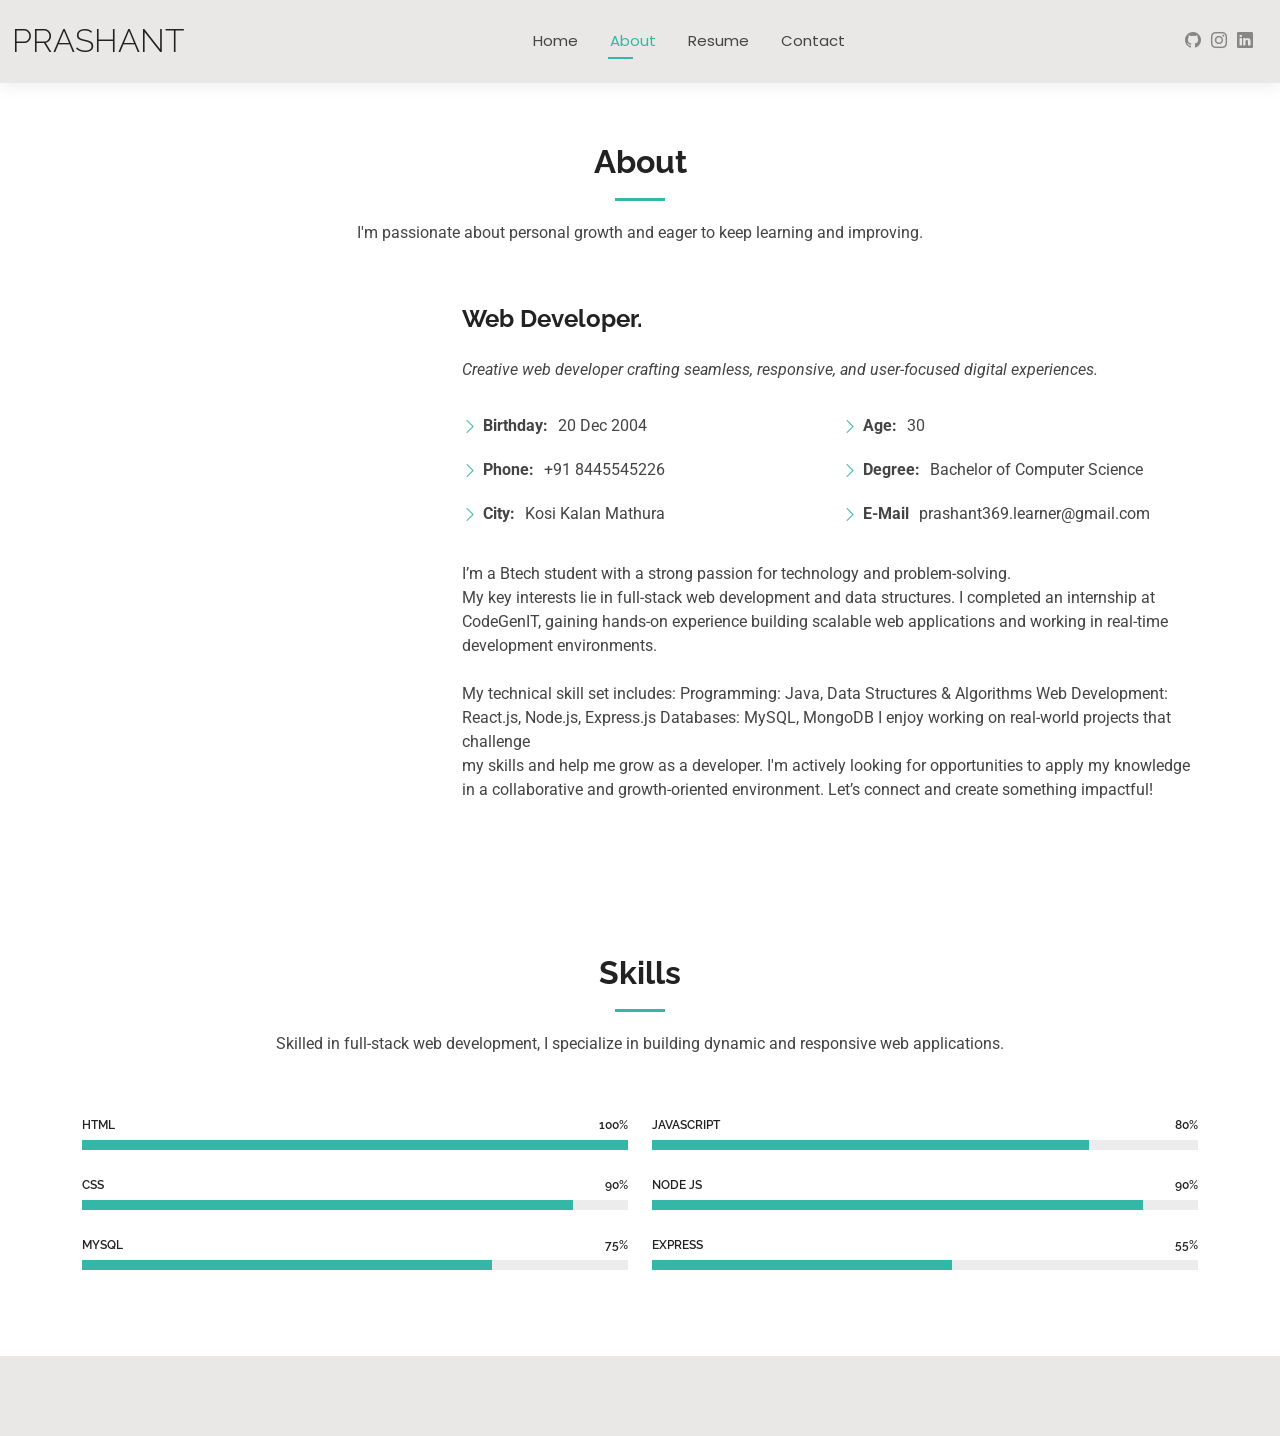
==== about.html @ 0c2253de "first commit" ====
<!DOCTYPE html>
<html lang="en">

<head>
  <meta charset="utf-8">
  <meta content="width=device-width, initial-scale=1.0" name="viewport">
  <title>My Portfolio</title>
  <meta name="description" content="">
  <meta name="keywords" content="">

  <!-- Favicons -->
  <link href="assets/img/namelogo.png" rel="icon">
  <link href="assets/img/namelogo.png" rel="apple-touch-icon">

  <!-- Fonts -->
  <link href="https://fonts.googleapis.com" rel="preconnect">
  <link href="https://fonts.gstatic.com" rel="preconnect" crossorigin>
  <link href="https://fonts.googleapis.com/css2?family=Roboto:ital,wght@0,100;0,300;0,400;0,500;0,700;0,900;1,100;1,300;1,400;1,500;1,700;1,900&family=Poppins:ital,wght@0,100;0,200;0,300;0,400;0,500;0,600;0,700;0,800;0,900;1,100;1,200;1,300;1,400;1,500;1,600;1,700;1,800;1,900&family=Raleway:ital,wght@0,100;0,200;0,300;0,400;0,500;0,600;0,700;0,800;0,900;1,100;1,200;1,300;1,400;1,500;1,600;1,700;1,800;1,900&display=swap" rel="stylesheet">

  <!-- Vendor CSS Files -->
  <link href="assets/vendor/bootstrap/css/bootstrap.min.css" rel="stylesheet">
  <link href="assets/vendor/bootstrap-icons/bootstrap-icons.css" rel="stylesheet">
  <link href="assets/vendor/aos/aos.css" rel="stylesheet">
  <link href="assets/vendor/swiper/swiper-bundle.min.css" rel="stylesheet">
  <link href="assets/vendor/glightbox/css/glightbox.min.css" rel="stylesheet">

  <!-- Main CSS File -->
  <link href="assets/css/main.css" rel="stylesheet">
</head>

<body class="about-page">

  <header id="header" class="header d-flex align-items-center light-background sticky-top">
    <div class="container-fluid position-relative d-flex align-items-center justify-content-between">

      <a href="index.html" class="logo d-flex align-items-center me-auto me-xl-0">
        <h1 class="sitename">Prashant</h1>
      </a>

      <nav id="navmenu" class="navmenu">
        <ul>
          <li><a href="index.html">Home</a></li>
          <li><a href="about.html" class="active">About</a></li>
          <li><a href="resume.html">Resume</a></li>
          <li><a href="contact.html">Contact</a></li>
        </ul>
        <i class="mobile-nav-toggle d-xl-none bi bi-list"></i>
      </nav>

      <div class="header-social-links">
        <a href="https://github.com/prashant369-designer" class="twitter" target="_blank"><i class="bi bi-github"></i></a>
        <a href="https://www.instagram.com/prashant_15_chaudhary?igsh=OGliMmczOHdoOGI3&utm_source=qr" class="instagram" target="_blank"><i class="bi bi-instagram"></i></a>
        <a href="https://www.linkedin.com/in/prashant-chaudhary-b8a8b4255?utm_source=share&utm_campaign=share_via&utm_content=profile&utm_medium=ios_app" class="linkedin" target="_blank"><i class="bi bi-linkedin"></i></a>
      </div>

    </div>
  </header>

  <main class="main">

    <!-- About Section -->
    <section id="about" class="about section">

      <!-- Section Title -->
      <div class="container section-title" data-aos="fade-up">
        <h2>About</h2>
        <p>I'm passionate about personal growth and eager to keep learning and improving.</p>
      </div><!-- End Section Title -->

      <div class="container" data-aos="fade-up" data-aos-delay="100">

        <div class="row gy-4 justify-content-center">
          <div class="col-lg-4">
            <img src="./assets/img/WhatsApp_Image_2025-05-12_at_02.04.12_bb11fe54-removebg-preview.png" class="img-fluid" alt="">
          </div>
          <div class="col-lg-8 content">
            <h2>Web Developer.</h2>
            <p class="fst-italic py-3">
              Creative web developer crafting seamless, responsive, and user-focused digital experiences.
            </p>
            <div class="row">
              <div class="col-lg-6">
                <ul>
                  <li><i class="bi bi-chevron-right"></i> <strong>Birthday:</strong> <span>20 Dec 2004</span></li>
                  <li><i class="bi bi-chevron-right"></i> <strong>Phone:</strong> <span>+91 8445545226</span></li>
                  <li><i class="bi bi-chevron-right"></i> <strong>City:</strong> <span>Kosi Kalan Mathura</span></li>
                </ul>
              </div>
              <div class="col-lg-6">
                <ul>
                  <li><i class="bi bi-chevron-right"></i> <strong>Age:</strong> <span>30</span></li>
                  <li><i class="bi bi-chevron-right"></i> <strong>Degree:</strong> <span>Bachelor of Computer Science</span></li>
                  <li><i class="bi bi-chevron-right"></i> <strong>E-Mail</strong> <span>prashant369.learner@gmail.com</span></li>

                </ul>
              </div>
            </div>
            <p class="py-3">
              I’m a Btech student with a strong passion for technology and problem-solving. <br> My key interests lie in full-stack web development and data structures.

I completed an internship at CodeGenIT, gaining hands-on experience building scalable web applications and working in real-time development environments. <br> <br>

My technical skill set includes:

Programming: Java, Data Structures & Algorithms

Web Development: <br> React.js, Node.js, Express.js

Databases: MySQL, MongoDB

I enjoy working on real-world projects that challenge <br> my skills and help me grow as a developer. I'm actively looking for opportunities to apply my knowledge in a collaborative and growth-oriented environment.

Let’s connect and create something impactful!
            </p>
          </div>
        </div>

      </div>

    </section><!-- /About Section -->

    <!-- Skills Section -->
    <section id="skills" class="skills section">

      <!-- Section Title -->
      <div class="container section-title" data-aos="fade-up">
        <h2>Skills</h2>
        <p>Skilled in full-stack web development, I specialize in building dynamic and responsive web applications.</p>
      </div><!-- End Section Title -->

      <div class="container" data-aos="fade-up" data-aos-delay="100">

        <div class="row skills-content skills-animation">

          <div class="col-lg-6">

            <div class="progress">
              <span class="skill"><span>HTML</span> <i class="val">100%</i></span>
              <div class="progress-bar-wrap">
                <div class="progress-bar" role="progressbar" aria-valuenow="100" aria-valuemin="0" aria-valuemax="100"></div>
              </div>
            </div><!-- End Skills Item -->

            <div class="progress">
              <span class="skill"><span>CSS</span> <i class="val">90%</i></span>
              <div class="progress-bar-wrap">
                <div class="progress-bar" role="progressbar" aria-valuenow="90" aria-valuemin="0" aria-valuemax="100"></div>
              </div>
            </div><!-- End Skills Item -->

            <div class="progress">
              <span class="skill"><span>MYSQl</span> <i class="val">75%</i></span>
              <div class="progress-bar-wrap">
                <div class="progress-bar" role="progressbar" aria-valuenow="75" aria-valuemin="0" aria-valuemax="100"></div>
              </div>
            </div><!-- End Skills Item -->

          </div>

          <div class="col-lg-6">

            <div class="progress">
              <span class="skill"><span>JAVASCRIPT</span> <i class="val">80%</i></span>
              <div class="progress-bar-wrap">
                <div class="progress-bar" role="progressbar" aria-valuenow="80" aria-valuemin="0" aria-valuemax="100"></div>
              </div>
            </div><!-- End Skills Item -->

            <div class="progress">
              <span class="skill"><span>Node JS </span> <i class="val">90%</i></span>
              <div class="progress-bar-wrap">
                <div class="progress-bar" role="progressbar" aria-valuenow="90" aria-valuemin="0" aria-valuemax="100"></div>
              </div>
            </div><!-- End Skills Item -->

            <div class="progress">
              <span class="skill"><span>Express</span> <i class="val">55%</i></span>
              <div class="progress-bar-wrap">
                <div class="progress-bar" role="progressbar" aria-valuenow="55" aria-valuemin="0" aria-valuemax="100"></div>
              </div>
            </div><!-- End Skills Item -->

          </div>

        </div>

      </div>

    </section><!-- /Skills Section -->

  

  </main>

  <footer id="footer" class="footer light-background">

  </footer>

  <!-- Scroll Top -->
  <a href="#" id="scroll-top" class="scroll-top d-flex align-items-center justify-content-center"><i class="bi bi-arrow-up-short"></i></a>

  <!-- Preloader -->
  <div id="preloader"></div>

  <!-- Vendor JS Files -->
  <script src="assets/vendor/bootstrap/js/bootstrap.bundle.min.js"></script>
  <script src="assets/vendor/php-email-form/validate.js"></script>
  <script src="assets/vendor/aos/aos.js"></script>
  <script src="assets/vendor/waypoints/noframework.waypoints.js"></script>
  <script src="assets/vendor/purecounter/purecounter_vanilla.js"></script>
  <script src="assets/vendor/swiper/swiper-bundle.min.js"></script>
  <script src="assets/vendor/glightbox/js/glightbox.min.js"></script>
  <script src="assets/vendor/imagesloaded/imagesloaded.pkgd.min.js"></script>
  <script src="assets/vendor/isotope-layout/isotope.pkgd.min.js"></script>

  <!-- Main JS File -->
  <script src="assets/js/main.js"></script>

</body>

</html>
---- assets/css/main.css ----
/* Fonts */
:root {
  --default-font: "Roboto",  system-ui, -apple-system, "Segoe UI", Roboto, "Helvetica Neue", Arial, "Noto Sans", "Liberation Sans", sans-serif, "Apple Color Emoji", "Segoe UI Emoji", "Segoe UI Symbol", "Noto Color Emoji";
  --heading-font: "Raleway",  sans-serif;
  --nav-font: "Poppins",  sans-serif;
}

/* Global Colors - The following color variables are used throughout the website. Updating them here will change the color scheme of the entire website */
:root { 
  --background-color: #ffffff; /* Background color for the entire website, including individual sections */
  --default-color: #444444; /* Default color used for the majority of the text content across the entire website */
  --heading-color: #222222; /* Color for headings, subheadings and title throughout the website */
  --accent-color: #34b7a7; /* Accent color that represents your brand on the website. It's used for buttons, links, and other elements that need to stand out */
  --surface-color: #ffffff; /* The surface color is used as a background of boxed elements within sections, such as cards, icon boxes, or other elements that require a visual separation from the global background. */
  --contrast-color: #ffffff; /* Contrast color for text, ensuring readability against backgrounds of accent, heading, or default colors. */
}

/* Nav Menu Colors - The following color variables are used specifically for the navigation menu. They are separate from the global colors to allow for more customization options */
:root {
  --nav-color: #444444;  /* The default color of the main navmenu links */
  --nav-hover-color: #34b7a7; /* Applied to main navmenu links when they are hovered over or active */
  --nav-mobile-background-color: #ffffff; /* Used as the background color for mobile navigation menu */
  --nav-dropdown-background-color: #ffffff; /* Used as the background color for dropdown items that appear when hovering over primary navigation items */
  --nav-dropdown-color: #444444; /* Used for navigation links of the dropdown items in the navigation menu. */
  --nav-dropdown-hover-color: #34b7a7; /* Similar to --nav-hover-color, this color is applied to dropdown navigation links when they are hovered over. */
}

/* Color Presets - These classes override global colors when applied to any section or element, providing reuse of the sam color scheme. */

.light-background {
  --background-color: #e9e8e6;
  --surface-color: #ffffff;
}

.dark-background {
  --background-color: #060606;
  --default-color: #ffffff;
  --heading-color: #ffffff;
  --surface-color: #252525;
  --contrast-color: #ffffff;
}

/* Smooth scroll */
:root {
  scroll-behavior: smooth;
}

/*--------------------------------------------------------------
# General Styling & Shared Classes
--------------------------------------------------------------*/
body {
  color: var(--default-color);
  background-color: var(--background-color);
  font-family: var(--default-font);
}

a {
  color: var(--accent-color);
  text-decoration: none;
  transition: 0.3s;
}

a:hover {
  color: color-mix(in srgb, var(--accent-color), transparent 25%);
  text-decoration: none;
}

h1,
h2,
h3,
h4,
h5,
h6 {
  color: var(--heading-color);
  font-family: var(--heading-font);
}

/* PHP Email Form Messages
------------------------------*/
.php-email-form .error-message {
  display: none;
  background: #df1529;
  color: #ffffff;
  text-align: left;
  padding: 15px;
  margin-bottom: 24px;
  font-weight: 600;
}

.php-email-form .sent-message {
  display: none;
  color: #ffffff;
  background: #059652;
  text-align: center;
  padding: 15px;
  margin-bottom: 24px;
  font-weight: 600;
}

.php-email-form .loading {
  display: none;
  background: var(--surface-color);
  text-align: center;
  padding: 15px;
  margin-bottom: 24px;
}

.php-email-form .loading:before {
  content: "";
  display: inline-block;
  border-radius: 50%;
  width: 24px;
  height: 24px;
  margin: 0 10px -6px 0;
  border: 3px solid var(--accent-color);
  border-top-color: var(--surface-color);
  animation: php-email-form-loading 1s linear infinite;
}

@keyframes php-email-form-loading {
  0% {
    transform: rotate(0deg);
  }

  100% {
    transform: rotate(360deg);
  }
}

/*--------------------------------------------------------------
# Global Header
--------------------------------------------------------------*/
.header {
  color: var(--default-color);
  background-color: var(--background-color);
  padding: 15px 0;
  transition: all 0.5s;
  z-index: 997;
  box-shadow: 0px 0 18px rgba(0, 0, 0, 0.1);
}

.header .logo {
  line-height: 1;
}

.header .logo img {
  max-height: 65px;
  margin-right: 50px;
}
.logo img{
  width: 100px;
  height: 65px;
}

.header .logo h1 {
  font-size: 32px;
  margin: 0;
  font-weight: 300;
  text-transform: uppercase;
  color: var(--heading-color);
}

.header .header-social-links {
  padding-right: 15px;
}

.header .header-social-links a {
  color: color-mix(in srgb, var(--default-color), transparent 40%);
  padding-left: 6px;
  display: inline-block;
  transition: 0.3s;
  font-size: 16px;
}

.header .header-social-links a:hover {
  color: var(--accent-color);
}

.header .header-social-links a i {
  line-height: 0px;
}

@media (max-width: 1200px) {
  .header .logo {
    order: 1;
  }

  .header .header-social-links {
    order: 2;
  }

  .header .navmenu {
    order: 3;
  }
}

/*--------------------------------------------------------------
# Navigation Menu
--------------------------------------------------------------*/
/* Desktop Navigation */
@media (min-width: 1200px) {
  .navmenu {
    padding: 0;
  }

  .navmenu ul {
    margin: 0;
    padding: 0;
    display: flex;
    list-style: none;
    align-items: center;
  }

  .navmenu li {
    position: relative;
  }

  .navmenu>ul>li {
    white-space: nowrap;
    padding: 15px 14px;
  }

  .navmenu>ul>li:last-child {
    padding-right: 0;
  }

  .navmenu a,
  .navmenu a:focus {
    color: var(--nav-color);
    font-size: 15px;
    padding: 0 2px;
    font-family: var(--nav-font);
    font-weight: 400;
    display: flex;
    align-items: center;
    justify-content: space-between;
    white-space: nowrap;
    transition: 0.3s;
    position: relative;
  }

  .navmenu a i,
  .navmenu a:focus i {
    font-size: 12px;
    line-height: 0;
    margin-left: 5px;
    transition: 0.3s;
  }

  .navmenu>ul>li>a:before {
    content: "";
    position: absolute;
    height: 2px;
    bottom: -6px;
    left: 0;
    background-color: var(--nav-hover-color);
    visibility: hidden;
    width: 0px;
    transition: all 0.3s ease-in-out 0s;
  }

  .navmenu a:hover:before,
  .navmenu li:hover>a:before,
  .navmenu .active:before {
    visibility: visible;
    width: 25px;
  }

  .navmenu li:hover>a,
  .navmenu .active,
  .navmenu .active:focus {
    color: var(--nav-hover-color);
  }

  .navmenu .dropdown ul {
    margin: 0;
    padding: 10px 0;
    background: var(--nav-dropdown-background-color);
    display: block;
    position: absolute;
    visibility: hidden;
    left: 14px;
    top: 130%;
    opacity: 0;
    transition: 0.3s;
    border-radius: 4px;
    z-index: 99;
    box-shadow: 0px 0px 30px rgba(0, 0, 0, 0.1);
  }

  .navmenu .dropdown ul li {
    min-width: 200px;
  }

  .navmenu .dropdown ul a {
    padding: 10px 20px;
    font-size: 15px;
    text-transform: none;
    color: var(--nav-dropdown-color);
  }

  .navmenu .dropdown ul a i {
    font-size: 12px;
  }

  .navmenu .dropdown ul a:hover,
  .navmenu .dropdown ul .active:hover,
  .navmenu .dropdown ul li:hover>a {
    color: var(--nav-dropdown-hover-color);
  }

  .navmenu .dropdown:hover>ul {
    opacity: 1;
    top: 100%;
    visibility: visible;
  }

  .navmenu .dropdown .dropdown ul {
    top: 0;
    left: -90%;
    visibility: hidden;
  }

  .navmenu .dropdown .dropdown:hover>ul {
    opacity: 1;
    top: 0;
    left: -100%;
    visibility: visible;
  }
}

/* Mobile Navigation */
@media (max-width: 1199px) {
  .mobile-nav-toggle {
    color: var(--nav-color);
    font-size: 28px;
    line-height: 0;
    margin-right: 10px;
    cursor: pointer;
    transition: color 0.3s;
  }

  .navmenu {
    padding: 0;
    z-index: 9997;
  }

  .navmenu ul {
    display: none;
    list-style: none;
    position: absolute;
    inset: 60px 20px 20px 20px;
    padding: 10px 0;
    margin: 0;
    border-radius: 6px;
    background-color: var(--nav-mobile-background-color);
    border: 1px solid color-mix(in srgb, var(--default-color), transparent 90%);
    box-shadow: none;
    overflow-y: auto;
    transition: 0.3s;
    z-index: 9998;
  }

  .navmenu a,
  .navmenu a:focus {
    color: var(--nav-dropdown-color);
    padding: 10px 20px;
    font-family: var(--nav-font);
    font-size: 17px;
    font-weight: 500;
    display: flex;
    align-items: center;
    justify-content: space-between;
    white-space: nowrap;
    transition: 0.3s;
  }

  .navmenu a i,
  .navmenu a:focus i {
    font-size: 12px;
    line-height: 0;
    margin-left: 5px;
    width: 30px;
    height: 30px;
    display: flex;
    align-items: center;
    justify-content: center;
    border-radius: 50%;
    transition: 0.3s;
    background-color: color-mix(in srgb, var(--accent-color), transparent 90%);
  }

  .navmenu a i:hover,
  .navmenu a:focus i:hover {
    background-color: var(--accent-color);
    color: var(--contrast-color);
  }

  .navmenu a:hover,
  .navmenu .active,
  .navmenu .active:focus {
    color: var(--nav-dropdown-hover-color);
  }

  .navmenu .active i,
  .navmenu .active:focus i {
    background-color: var(--accent-color);
    color: var(--contrast-color);
    transform: rotate(180deg);
  }

  .navmenu .dropdown ul {
    position: static;
    display: none;
    z-index: 99;
    padding: 10px 0;
    margin: 10px 20px;
    background-color: var(--nav-dropdown-background-color);
    transition: all 0.5s ease-in-out;
  }

  .navmenu .dropdown ul ul {
    background-color: rgba(33, 37, 41, 0.1);
  }

  .navmenu .dropdown>.dropdown-active {
    display: block;
    background-color: rgba(33, 37, 41, 0.03);
  }

  .mobile-nav-active {
    overflow: hidden;
  }

  .mobile-nav-active .mobile-nav-toggle {
    color: #fff;
    position: absolute;
    font-size: 32px;
    top: 15px;
    right: 15px;
    margin-right: 0;
    z-index: 9999;
  }

  .mobile-nav-active .navmenu {
    position: fixed;
    overflow: hidden;
    inset: 0;
    background: rgba(33, 37, 41, 0.8);
    transition: 0.3s;
  }

  .mobile-nav-active .navmenu>ul {
    display: block;
  }
}

/*--------------------------------------------------------------
# Global Footer
--------------------------------------------------------------*/
.footer {
  color: var(--default-color);
  background-color: var(--background-color);
  font-size: 14px;
  padding: 40px 0;
  position: relative;
}

.footer .copyright p {
  margin-bottom: 0;
}

.footer .social-links {
  margin-top: 20px;
}

.footer .social-links a {
  display: flex;
  align-items: center;
  justify-content: center;
  width: 40px;
  height: 40px;
  border-radius: 50%;
  border: 1px solid color-mix(in srgb, var(--default-color), transparent 50%);
  font-size: 16px;
  color: color-mix(in srgb, var(--default-color), transparent 50%);
  margin: 0 5px;
  transition: 0.3s;
}

.footer .social-links a:hover {
  color: var(--accent-color);
  border-color: var(--accent-color);
}

.footer .credits {
  margin-top: 10px;
  font-size: 13px;
  text-align: center;
}

/*--------------------------------------------------------------
# Preloader
--------------------------------------------------------------*/
#preloader {
  position: fixed;
  inset: 0;
  z-index: 9999;
  overflow: hidden;
  background-color: var(--background-color);
  transition: all 0.6s ease-out;
  width: 100%;
  height: 100vh;
}

#preloader:before,
#preloader:after {
  content: "";
  position: absolute;
  border: 4px solid var(--accent-color);
  border-radius: 50%;
  animation: animate-preloader 2s cubic-bezier(0, 0.2, 0.8, 1) infinite;
}

#preloader:after {
  animation-delay: -0.5s;
}

@keyframes animate-preloader {
  0% {
    width: 10px;
    height: 10px;
    top: calc(50% - 5px);
    left: calc(50% - 5px);
    opacity: 1;
  }

  100% {
    width: 72px;
    height: 72px;
    top: calc(50% - 36px);
    left: calc(50% - 36px);
    opacity: 0;
  }
}

/*--------------------------------------------------------------
# Scroll Top Button
--------------------------------------------------------------*/
.scroll-top {
  position: fixed;
  visibility: hidden;
  opacity: 0;
  right: 15px;
  bottom: -15px;
  z-index: 99999;
  background-color: var(--accent-color);
  width: 44px;
  height: 44px;
  border-radius: 50px;
  transition: all 0.4s;
}

.scroll-top i {
  font-size: 24px;
  color: var(--contrast-color);
  line-height: 0;
}

.scroll-top:hover {
  background-color: color-mix(in srgb, var(--accent-color), transparent 20%);
  color: var(--contrast-color);
}

.scroll-top.active {
  visibility: visible;
  opacity: 1;
  bottom: 15px;
}

/*--------------------------------------------------------------
# Disable aos animation delay on mobile devices
--------------------------------------------------------------*/
@media screen and (max-width: 768px) {
  [data-aos-delay] {
    transition-delay: 0 !important;
  }
}

/*--------------------------------------------------------------
# Global Page Titles & Breadcrumbs
--------------------------------------------------------------*/
.page-title {
  color: var(--default-color);
  background-color: var(--background-color);
  padding: 25px 0;
  position: relative;
  border-bottom: 1px solid color-mix(in srgb, var(--default-color), transparent 85%);
}

.page-title h1 {
  font-size: 24px;
  font-weight: 400;
}

.page-title .breadcrumbs ol {
  display: flex;
  flex-wrap: wrap;
  list-style: none;
  padding: 0;
  margin: 0;
  font-size: 14px;
  font-weight: 400;
}

.page-title .breadcrumbs ol li+li {
  padding-left: 10px;
}

.page-title .breadcrumbs ol li+li::before {
  content: "/";
  display: inline-block;
  padding-right: 10px;
  color: color-mix(in srgb, var(--default-color), transparent 70%);
}

/*--------------------------------------------------------------
# Global Sections
--------------------------------------------------------------*/
section,
.section {
  color: var(--default-color);
  background-color: var(--background-color);
  padding: 60px 0;
  scroll-margin-top: 100px;
  overflow: clip;
}

@media (max-width: 1199px) {

  section,
  .section {
    scroll-margin-top: 66px;
  }
}

/*--------------------------------------------------------------
# Global Section Titles
--------------------------------------------------------------*/
.section-title {
  text-align: center;
  padding-bottom: 60px;
  position: relative;
}

.section-title h2 {
  font-size: 32px;
  font-weight: 700;
  margin-bottom: 20px;
  padding-bottom: 20px;
  position: relative;
}

.section-title h2:after {
  content: "";
  position: absolute;
  display: block;
  width: 50px;
  height: 3px;
  background: var(--accent-color);
  left: 0;
  right: 0;
  bottom: 0;
  margin: auto;
}

.section-title p {
  margin-bottom: 0;
}

/*--------------------------------------------------------------
# Hero Section
--------------------------------------------------------------*/
.hero {
  width: 100%;
  min-height: calc(100vh - 82px);
  position: relative;
  padding: 80px 0;
  display: flex;
  align-items: center;
  justify-content: center;
}

@media (max-width: 1200px) {
  .hero {
    min-height: calc(100vh - 68px);
  }
}

.hero img {
  position: absolute;
  inset: 0;
  display: block;
  width: 100%;
  height: 100%;
  object-fit: cover;
  z-index: 1;
}

.hero .container {
  position: relative;
  z-index: 3;
}

.hero h2 {
  margin: 0;
  font-size: 48px;
  font-weight: 700;
}

.hero p {
  margin: 10px 0 0 0;
  font-size: 24px;
  color: var(--heading-color);
}

.hero .btn-get-started {
  color: var(--contrast-color);
  background: var(--accent-color);
  font-family: var(--heading-font);
  text-transform: uppercase;
  font-weight: 600;
  font-size: 12px;
  letter-spacing: 1px;
  display: inline-block;
  padding: 12px 40px;
  border-radius: 50px;
  transition: 0.5s;
  margin-top: 30px;
}

.hero .btn-get-started:hover {
  background: color-mix(in srgb, var(--accent-color) 90%, white 20%);
}

@media (max-width: 768px) {
  .hero h2 {
    font-size: 32px;
  }

  .hero p {
    font-size: 18px;
  }
}

/*--------------------------------------------------------------
# About Section
--------------------------------------------------------------*/
.about .content h2 {
  font-weight: 700;
  font-size: 24px;
}

.about .content ul {
  list-style: none;
  padding: 0;
}

.about .content ul li {
  margin-bottom: 20px;
  display: flex;
  align-items: center;
}

.about .content ul strong {
  margin-right: 10px;
}

.about .content ul i {
  font-size: 16px;
  margin-right: 5px;
  color: var(--accent-color);
  line-height: 0;
}

/*--------------------------------------------------------------
# Skills Section
--------------------------------------------------------------*/
.skills .progress {
  height: 60px;
  display: block;
  background: none;
  border-radius: 0;
}

.skills .progress .skill {
  color: var(--heading-color);
  padding: 0;
  margin: 0 0 6px 0;
  text-transform: uppercase;
  display: block;
  font-weight: 600;
  font-family: var(--heading-font);
}

.skills .progress .skill .val {
  float: right;
  font-style: normal;
}

.skills .progress-bar-wrap {
  background: color-mix(in srgb, var(--default-color), transparent 90%);
  height: 10px;
}

.skills .progress-bar {
  width: 1px;
  height: 10px;
  transition: 0.9s;
  background-color: var(--accent-color);
}

/*--------------------------------------------------------------
# Stats Section
--------------------------------------------------------------*/
.stats .stats-item {
  padding: 30px;
  width: 100%;
}

.stats .stats-item span {
  color: var(--heading-color);
  font-size: 48px;
  display: block;
  font-weight: 700;
  margin-bottom: 20px;
  padding-bottom: 20px;
  position: relative;
}

.stats .stats-item span:after {
  content: "";
  position: absolute;
  display: block;
  width: 25px;
  height: 3px;
  background: var(--accent-color);
  left: 0;
  right: 0;
  bottom: 0;
  margin: auto;
}

.stats .stats-item p {
  color: color-mix(in srgb, var(--default-color), transparent 40%);
  padding: 0;
  margin: 0;
  font-family: var(--heading-font);
  font-weight: 500;
}

/*--------------------------------------------------------------
# Testimonials Section
--------------------------------------------------------------*/
.testimonials .section-header {
  margin-bottom: 40px;
}

.testimonials .testimonials-carousel,
.testimonials .testimonials-slider {
  overflow: hidden;
}

.testimonials .testimonial-item {
  text-align: center;
}

.testimonials .testimonial-item .testimonial-img {
  width: 120px;
  border-radius: 50%;
  border: 4px solid var(--background-color);
  margin: 0 auto;
}

.testimonials .testimonial-item h3 {
  font-size: 20px;
  font-weight: bold;
  margin: 10px 0 5px 0;
}

.testimonials .testimonial-item h4 {
  font-size: 14px;
  color: color-mix(in srgb, var(--default-color), transparent 40%);
  margin: 0 0 15px 0;
}

.testimonials .testimonial-item .stars {
  margin-bottom: 15px;
}

.testimonials .testimonial-item .stars i {
  color: #ffc107;
  margin: 0 1px;
}

.testimonials .testimonial-item .quote-icon-left,
.testimonials .testimonial-item .quote-icon-right {
  color: color-mix(in srgb, var(--accent-color), transparent 50%);
  font-size: 26px;
  line-height: 0;
}

.testimonials .testimonial-item .quote-icon-left {
  display: inline-block;
  left: -5px;
  position: relative;
}

.testimonials .testimonial-item .quote-icon-right {
  display: inline-block;
  right: -5px;
  position: relative;
  top: 10px;
  transform: scale(-1, -1);
}

.testimonials .testimonial-item p {
  font-style: italic;
  margin: 0 auto 15px auto;
}

.testimonials .swiper-wrapper {
  height: auto;
}

.testimonials .swiper-pagination {
  margin-top: 20px;
  position: relative;
}

.testimonials .swiper-pagination .swiper-pagination-bullet {
  width: 12px;
  height: 12px;
  opacity: 1;
  background-color: color-mix(in srgb, var(--default-color), transparent 85%);
}

.testimonials .swiper-pagination .swiper-pagination-bullet-active {
  background-color: var(--accent-color);
}

@media (min-width: 992px) {
  .testimonials .testimonial-item p {
    width: 80%;
  }
}

/*--------------------------------------------------------------
# Resume Section
--------------------------------------------------------------*/
.resume .resume-title {
  color: var(--heading-color);
  font-size: 26px;
  font-weight: 700;
  margin-top: 20px;
  margin-bottom: 20px;
}

.resume .resume-item {
  padding: 0 0 20px 20px;
  margin-top: -2px;
  border-left: 2px solid var(--accent-color);
  position: relative;
}

.resume .resume-item h4 {
  line-height: 18px;
  font-size: 18px;
  font-weight: 600;
  text-transform: uppercase;
  color: color-mix(in srgb, var(--default-color), transparent 20%);
  margin-bottom: 10px;
}

.resume .resume-item h5 {
  font-size: 16px;
  padding: 5px 15px;
  display: inline-block;
  font-weight: 600;
  margin-bottom: 10px;
}

.resume .resume-item ul {
  padding-left: 20px;
}

.resume .resume-item ul li {
  padding-bottom: 10px;
}

.resume .resume-item:last-child {
  padding-bottom: 0;
}

.resume .resume-item::before {
  content: "";
  position: absolute;
  width: 16px;
  height: 16px;
  border-radius: 50px;
  left: -9px;
  top: 0;
  background: var(--background-color);
  border: 2px solid var(--accent-color);
}

/*--------------------------------------------------------------
# Services Section
--------------------------------------------------------------*/
.services .service-item {
  background-color: var(--surface-color);
  box-shadow: 0px 5px 90px 0px rgba(0, 0, 0, 0.1);
  height: 100%;
  padding: 60px 30px;
  text-align: center;
  transition: 0.3s;
  border-radius: 5px;
}

.services .service-item .icon {
  margin: 0 auto;
  width: 100px;
  height: 100px;
  display: flex;
  align-items: center;
  justify-content: center;
  transition: ease-in-out 0.3s;
  position: relative;
}

.services .service-item .icon i {
  font-size: 36px;
  transition: 0.5s;
  position: relative;
}

.services .service-item .icon svg {
  position: absolute;
  top: 0;
  left: 0;
}

.services .service-item .icon svg path {
  transition: 0.5s;
  fill: color-mix(in srgb, var(--default-color), transparent 95%);
}

.services .service-item h3 {
  font-weight: 700;
  margin: 10px 0 15px 0;
  font-size: 22px;
}

.services .service-item p {
  line-height: 24px;
  font-size: 14px;
  margin-bottom: 0;
}

.services .service-item:hover {
  box-shadow: 0px 5px 35px 0px rgba(0, 0, 0, 0.1);
}

.services .service-item.item-cyan i {
  color: #0dcaf0;
}

.services .service-item.item-cyan:hover .icon i {
  color: #fff;
}

.services .service-item.item-cyan:hover .icon path {
  fill: #0dcaf0;
}

.services .service-item.item-orange i {
  color: #fd7e14;
}

.services .service-item.item-orange:hover .icon i {
  color: #fff;
}

.services .service-item.item-orange:hover .icon path {
  fill: #fd7e14;
}

.services .service-item.item-teal i {
  color: #20c997;
}

.services .service-item.item-teal:hover .icon i {
  color: #fff;
}

.services .service-item.item-teal:hover .icon path {
  fill: #20c997;
}

.services .service-item.item-red i {
  color: #df1529;
}

.services .service-item.item-red:hover .icon i {
  color: #fff;
}

.services .service-item.item-red:hover .icon path {
  fill: #df1529;
}

.services .service-item.item-indigo i {
  color: #6610f2;
}

.services .service-item.item-indigo:hover .icon i {
  color: #fff;
}

.services .service-item.item-indigo:hover .icon path {
  fill: #6610f2;
}

.services .service-item.item-pink i {
  color: #f3268c;
}

.services .service-item.item-pink:hover .icon i {
  color: #fff;
}

.services .service-item.item-pink:hover .icon path {
  fill: #f3268c;
}

/*--------------------------------------------------------------
# Portfolio Section
--------------------------------------------------------------*/
.portfolio .portfolio-filters {
  padding: 0;
  margin: 0 auto 20px auto;
  list-style: none;
  text-align: center;
}

.portfolio .portfolio-filters li {
  cursor: pointer;
  display: inline-block;
  padding: 8px 20px 10px 20px;
  margin: 0;
  font-size: 15px;
  font-weight: 500;
  line-height: 1;
  margin-bottom: 5px;
  border-radius: 50px;
  transition: all 0.3s ease-in-out;
  font-family: var(--heading-font);
}

.portfolio .portfolio-filters li:hover,
.portfolio .portfolio-filters li.filter-active {
  color: var(--contrast-color);
  background-color: var(--accent-color);
}

.portfolio .portfolio-filters li:first-child {
  margin-left: 0;
}

.portfolio .portfolio-filters li:last-child {
  margin-right: 0;
}

@media (max-width: 575px) {
  .portfolio .portfolio-filters li {
    font-size: 14px;
    margin: 0 0 10px 0;
  }
}

.portfolio .portfolio-item {
  position: relative;
  overflow: hidden;
}

.portfolio .portfolio-item .portfolio-info {
  opacity: 0;
  position: absolute;
  left: 12px;
  right: 12px;
  bottom: -100%;
  z-index: 3;
  transition: all ease-in-out 0.5s;
  background: color-mix(in srgb, var(--surface-color), transparent 10%);
  padding: 15px;
}

.portfolio .portfolio-item .portfolio-info h4 {
  font-size: 18px;
  font-weight: 600;
  padding-right: 50px;
}

.portfolio .portfolio-item .portfolio-info p {
  color: color-mix(in srgb, var(--default-color), transparent 30%);
  font-size: 14px;
  margin-bottom: 0;
  padding-right: 50px;
}

.portfolio .portfolio-item .portfolio-info .preview-link,
.portfolio .portfolio-item .portfolio-info .details-link {
  position: absolute;
  right: 50px;
  font-size: 24px;
  top: calc(50% - 14px);
  color: color-mix(in srgb, var(--default-color), transparent 30%);
  transition: 0.3s;
  line-height: 0;
}

.portfolio .portfolio-item .portfolio-info .preview-link:hover,
.portfolio .portfolio-item .portfolio-info .details-link:hover {
  color: var(--accent-color);
}

.portfolio .portfolio-item .portfolio-info .details-link {
  right: 14px;
  font-size: 28px;
}

.portfolio .portfolio-item:hover .portfolio-info {
  opacity: 1;
  bottom: 0;
}

/*--------------------------------------------------------------
# Portfolio Details Section
--------------------------------------------------------------*/
.portfolio-details .portfolio-details-slider img {
  width: 100%;
}

.portfolio-details .portfolio-details-slider .swiper-pagination {
  margin-top: 20px;
  position: relative;
}

.portfolio-details .portfolio-details-slider .swiper-pagination .swiper-pagination-bullet {
  width: 12px;
  height: 12px;
  background-color: color-mix(in srgb, var(--default-color), transparent 85%);
  opacity: 1;
}

.portfolio-details .portfolio-details-slider .swiper-pagination .swiper-pagination-bullet-active {
  background-color: var(--accent-color);
}

.portfolio-details .portfolio-info {
  background-color: var(--surface-color);
  padding: 30px;
  box-shadow: 0px 0 30px rgba(0, 0, 0, 0.1);
}

.portfolio-details .portfolio-info h3 {
  font-size: 22px;
  font-weight: 700;
  margin-bottom: 20px;
  padding-bottom: 20px;
  border-bottom: 1px solid color-mix(in srgb, var(--default-color), transparent 85%);
}

.portfolio-details .portfolio-info ul {
  list-style: none;
  padding: 0;
  font-size: 15px;
}

.portfolio-details .portfolio-info ul li+li {
  margin-top: 10px;
}

.portfolio-details .portfolio-description {
  padding-top: 30px;
}

.portfolio-details .portfolio-description h2 {
  font-size: 26px;
  font-weight: 700;
  margin-bottom: 20px;
}

.portfolio-details .portfolio-description p {
  padding: 0;
  color: color-mix(in srgb, var(--default-color), transparent 30%);
}

/*--------------------------------------------------------------
# Contact Section
--------------------------------------------------------------*/
.contact .info-wrap {
  background-color: var(--surface-color);
  box-shadow: 0px 0px 20px rgba(0, 0, 0, 0.1);
  padding: 30px;
}

@media (max-width: 575px) {
  .contact .info-wrap {
    padding: 20px;
  }
}

.contact .info-item {
  margin-bottom: 40px;
}

.contact .info-item i {
  font-size: 20px;
  color: var(--accent-color);
  background: color-mix(in srgb, var(--accent-color), transparent 92%);
  width: 44px;
  height: 44px;
  display: flex;
  justify-content: center;
  align-items: center;
  border-radius: 50px;
  transition: all 0.3s ease-in-out;
  margin-right: 15px;
}

.contact .info-item h3 {
  padding: 0;
  font-size: 18px;
  font-weight: 700;
  margin-bottom: 5px;
}

.contact .info-item p {
  padding: 0;
  margin-bottom: 0;
  font-size: 14px;
}

.contact .info-item:hover i {
  background: var(--accent-color);
  color: var(--contrast-color);
}

.contact .php-email-form {
  background-color: var(--surface-color);
  height: 100%;
  padding: 30px;
  box-shadow: 0px 0px 20px rgba(0, 0, 0, 0.1);
}

@media (max-width: 575px) {
  .contact .php-email-form {
    padding: 20px;
  }
}

.contact .php-email-form input[type=text],
.contact .php-email-form input[type=email],
.contact .php-email-form textarea {
  font-size: 14px;
  padding: 10px 15px;
  box-shadow: none;
  border-radius: 0;
  color: var(--default-color);
  background-color: var(--surface-color);
  border-color: color-mix(in srgb, var(--default-color), transparent 80%);
}

.contact .php-email-form input[type=text]:focus,
.contact .php-email-form input[type=email]:focus,
.contact .php-email-form textarea:focus {
  border-color: var(--accent-color);
}

.contact .php-email-form input[type=text]::placeholder,
.contact .php-email-form input[type=email]::placeholder,
.contact .php-email-form textarea::placeholder {
  color: color-mix(in srgb, var(--default-color), transparent 70%);
}

.contact .php-email-form button[type=submit] {
  color: var(--contrast-color);
  background: var(--accent-color);
  border: 0;
  padding: 10px 30px;
  transition: 0.4s;
  border-radius: 50px;
}

.contact .php-email-form button[type=submit]:hover {
  background: color-mix(in srgb, var(--accent-color), transparent 25%);
}

/*--------------------------------------------------------------
# Starter Section Section
--------------------------------------------------------------*/
.starter-section {
  /* Add your styles here */
}



.name-title h2 {
  color: rgb(233,30,99);
  font-size: 40px;
  font-weight: 700;
  border-bottom: 1px solid color-mix(in srgb, var(--default-color), transparent 85%);
  font-family:Georgia, 'Times New Roman', Times, serif;
}
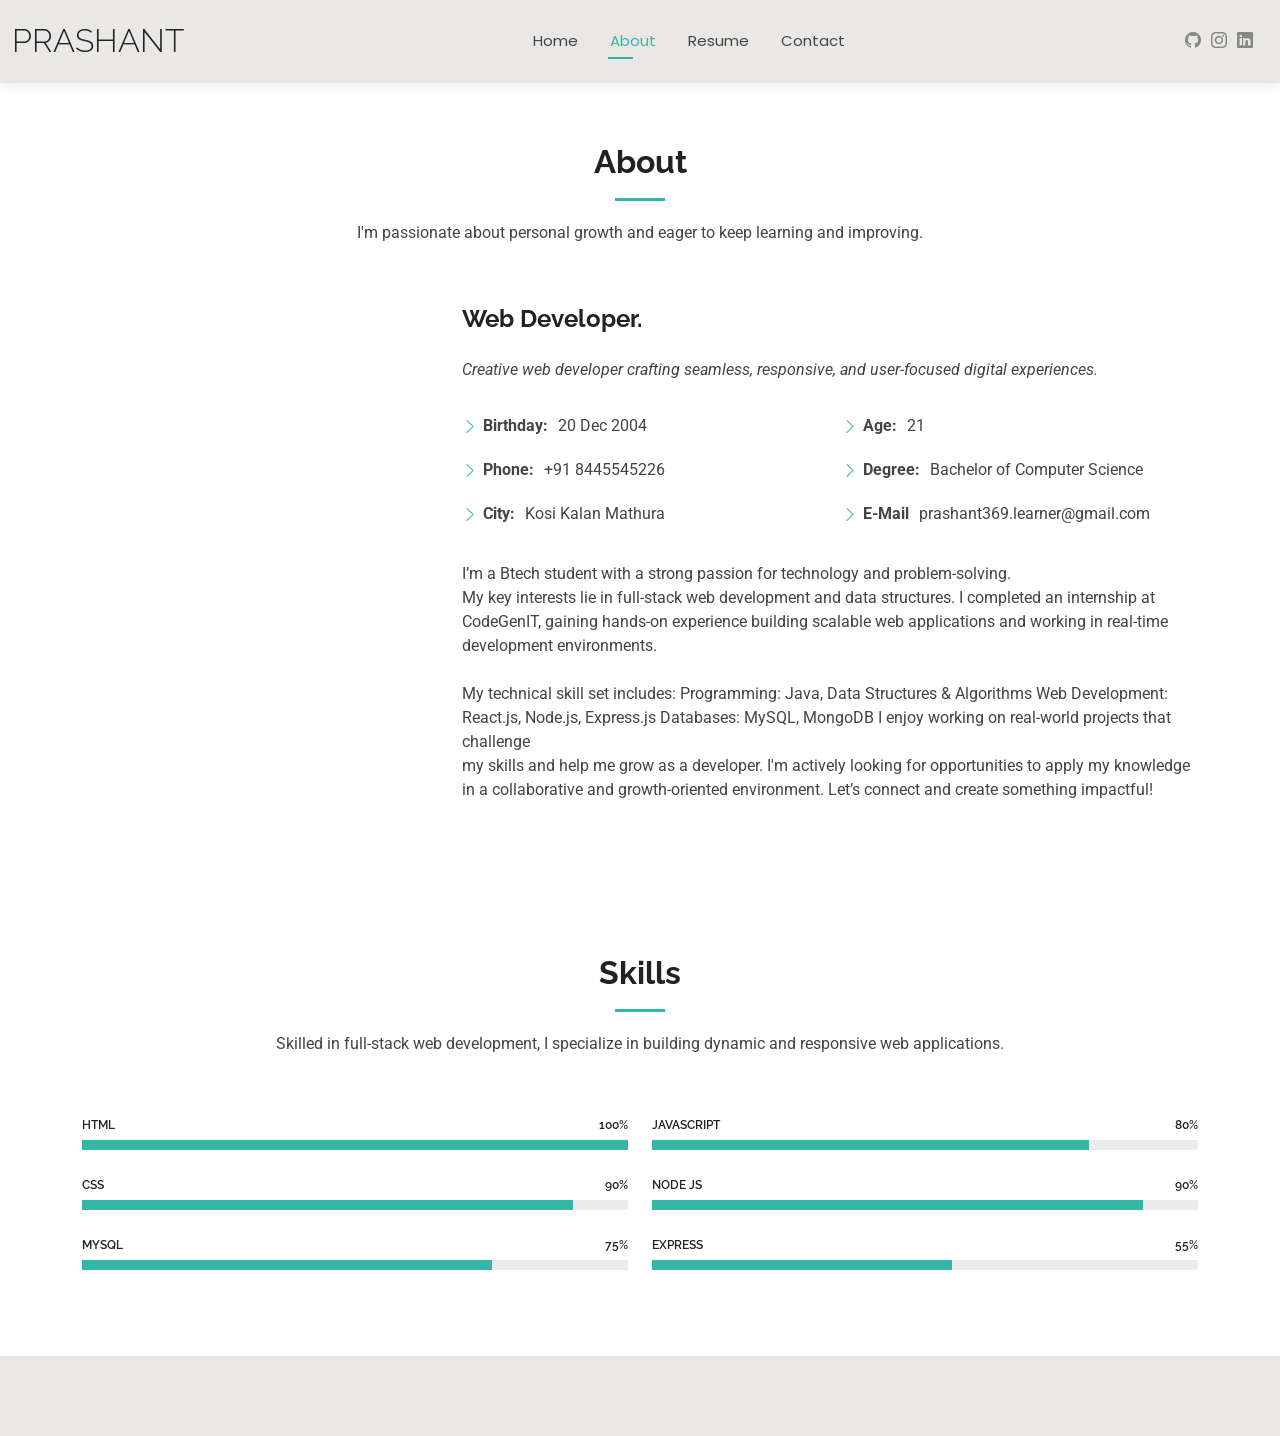
==== commit a28369f2: "Update about.html" ====
--- a/about.html
+++ b/about.html
@@ -88,7 +88,7 @@
               </div>
               <div class="col-lg-6">
                 <ul>
-                  <li><i class="bi bi-chevron-right"></i> <strong>Age:</strong> <span>30</span></li>
+                  <li><i class="bi bi-chevron-right"></i> <strong>Age:</strong> <span>21</span></li>
                   <li><i class="bi bi-chevron-right"></i> <strong>Degree:</strong> <span>Bachelor of Computer Science</span></li>
                   <li><i class="bi bi-chevron-right"></i> <strong>E-Mail</strong> <span>prashant369.learner@gmail.com</span></li>
 
@@ -218,4 +218,4 @@
 
 </body>
 
-</html>+</html>
